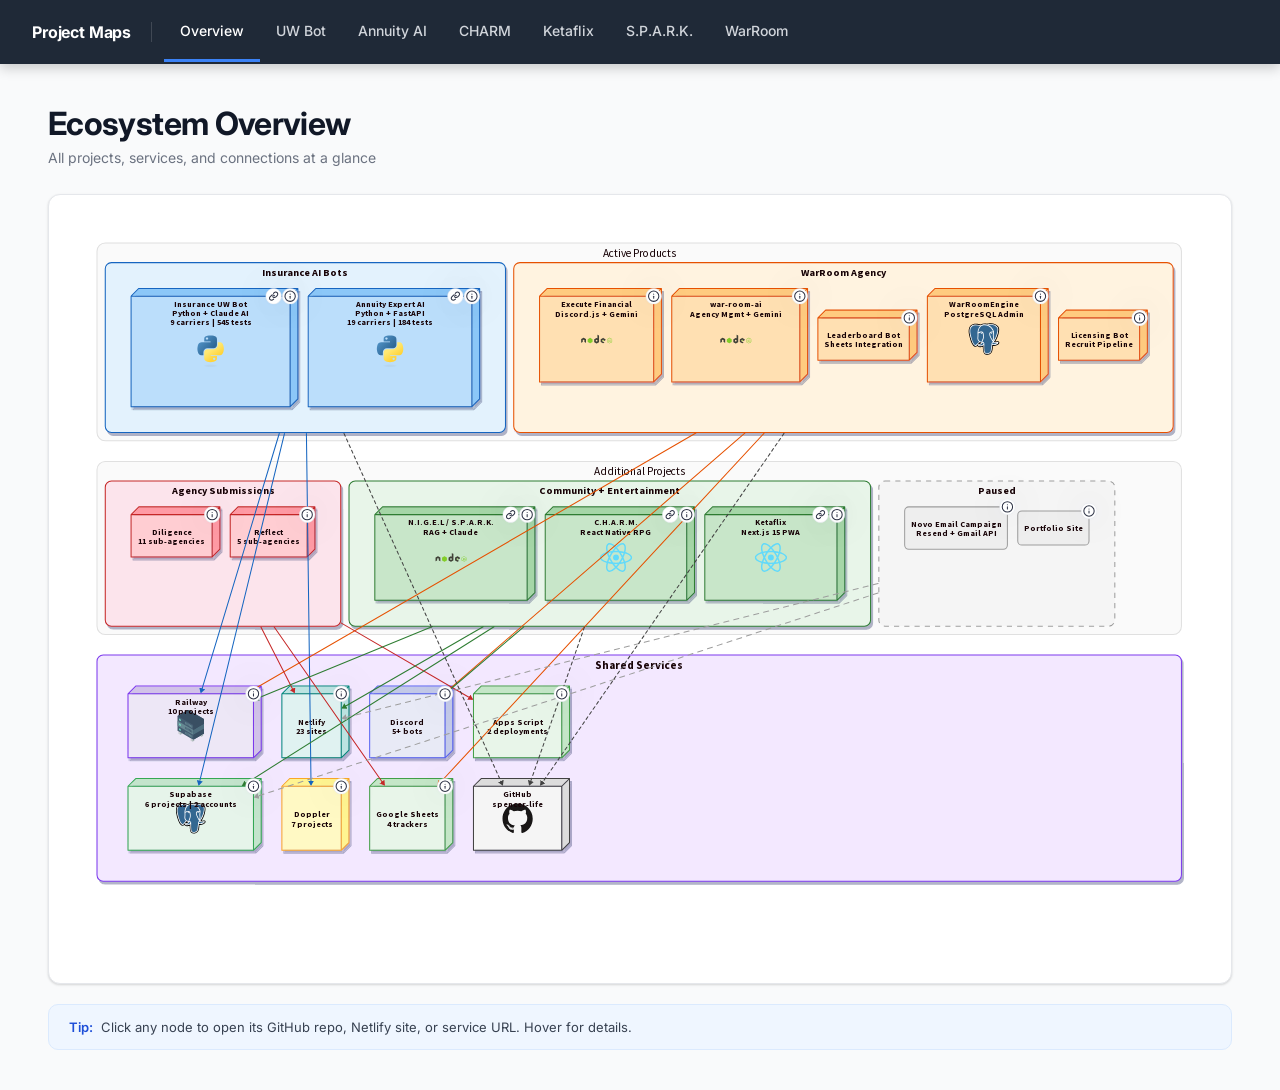
==== site/index.html @ 71361394 "feat: interactive site + links, tooltips, bigger fonts, AI models - Added link: and tooltip: to all " ====
<!DOCTYPE html>
<html lang="en">
<head>
<meta charset="utf-8">
<meta name="viewport" content="width=device-width, initial-scale=1">
<title>Ecosystem Overview — Project Maps</title>
<link rel="stylesheet" href="style.css">
</head>
<body>
<nav>
  <span class="brand">Project Maps</span>
  <a href="index.html" id="nav-overview">Overview</a>
  <a href="uw-bot.html" id="nav-uw-bot">UW Bot</a>
  <a href="annuity.html" id="nav-annuity">Annuity AI</a>
  <a href="charm.html" id="nav-charm">CHARM</a>
  <a href="ketaflix.html" id="nav-ketaflix">Ketaflix</a>
  <a href="spark.html" id="nav-spark">S.P.A.R.K.</a>
  <a href="warroom.html" id="nav-warroom">WarRoom</a>
</nav>
<main>
  <h1>Ecosystem Overview</h1>
  <p class="subtitle">All projects, services, and connections at a glance</p>
  <div class="diagram-container">
    <object data="ecosystem-overview.svg" type="image/svg+xml" width="100%">Your browser does not support SVG</object>
  </div>
  <div class="hint"><strong>Tip:</strong> Click any node to open its GitHub repo, Netlify site, or service URL. Hover for details.</div>
</main>
<script>document.getElementById('nav-overview').classList.add('active');</script>
</body>
</html>
---- site/style.css ----
@import url("https://fonts.googleapis.com/css2?family=Inter:wght@400;500;600;700&display=swap");

* {
  margin: 0;
  padding: 0;
  box-sizing: border-box;
}

body {
  font-family:
    "Inter",
    -apple-system,
    BlinkMacSystemFont,
    system-ui,
    sans-serif;
  background: #f9fafb;
  color: #111827;
  min-height: 100vh;
}

nav {
  background: #1f2937;
  padding: 0 32px;
  display: flex;
  align-items: center;
  gap: 0;
  height: 64px;
  overflow-x: auto;
  -webkit-overflow-scrolling: touch;
  position: sticky;
  top: 0;
  z-index: 100;
  box-shadow: 0 4px 12px rgba(0, 0, 0, 0.2);
}

nav .brand {
  font-weight: 700;
  font-size: 16px;
  color: #fff;
  padding: 0 20px 0 0;
  white-space: nowrap;
  border-right: 1px solid rgba(255, 255, 255, 0.15);
  margin-right: 12px;
  letter-spacing: -0.01em;
}

nav a {
  color: #d1d5db;
  text-decoration: none;
  padding: 20px 16px;
  font-size: 14px;
  font-weight: 500;
  white-space: nowrap;
  transition:
    color 0.2s,
    border-bottom 0.2s;
  border-bottom: 3px solid transparent;
}

nav a:hover {
  color: #fff;
}

nav a.active {
  color: #fff;
  border-bottom: 3px solid #3b82f6;
}

main {
  max-width: 100%;
  margin: 0 auto;
  padding: 40px 48px;
}

h1 {
  font-size: 32px;
  font-weight: 700;
  color: #111827;
  margin-bottom: 6px;
  letter-spacing: -0.02em;
}

.subtitle {
  color: #6b7280;
  font-size: 14px;
  font-weight: 400;
  margin-bottom: 28px;
}

.diagram-container {
  background: #fff;
  border-radius: 12px;
  border: 1px solid #e5e7eb;
  box-shadow:
    0 1px 3px rgba(0, 0, 0, 0.1),
    0 1px 2px rgba(0, 0, 0, 0.06);
  padding: 32px;
  overflow: auto;
}

.diagram-container object,
.diagram-container embed {
  width: 100%;
  min-height: 80vh;
}

.hint {
  margin-top: 20px;
  padding: 14px 20px;
  background: #eff6ff;
  border: 1px solid #dbeafe;
  border-radius: 10px;
  font-size: 13px;
  color: #374151;
  display: flex;
  align-items: center;
  gap: 8px;
}

.hint strong {
  color: #1d4ed8;
  font-weight: 600;
}

@media (max-width: 768px) {
  nav {
    padding: 0 16px;
    height: 56px;
  }
  nav .brand {
    font-size: 14px;
    padding: 0 12px 0 0;
    margin-right: 8px;
  }
  nav a {
    padding: 16px 12px;
    font-size: 13px;
  }
  main {
    padding: 20px 16px;
  }
  h1 {
    font-size: 24px;
  }
  .diagram-container {
    padding: 16px;
    border-radius: 8px;
  }
}
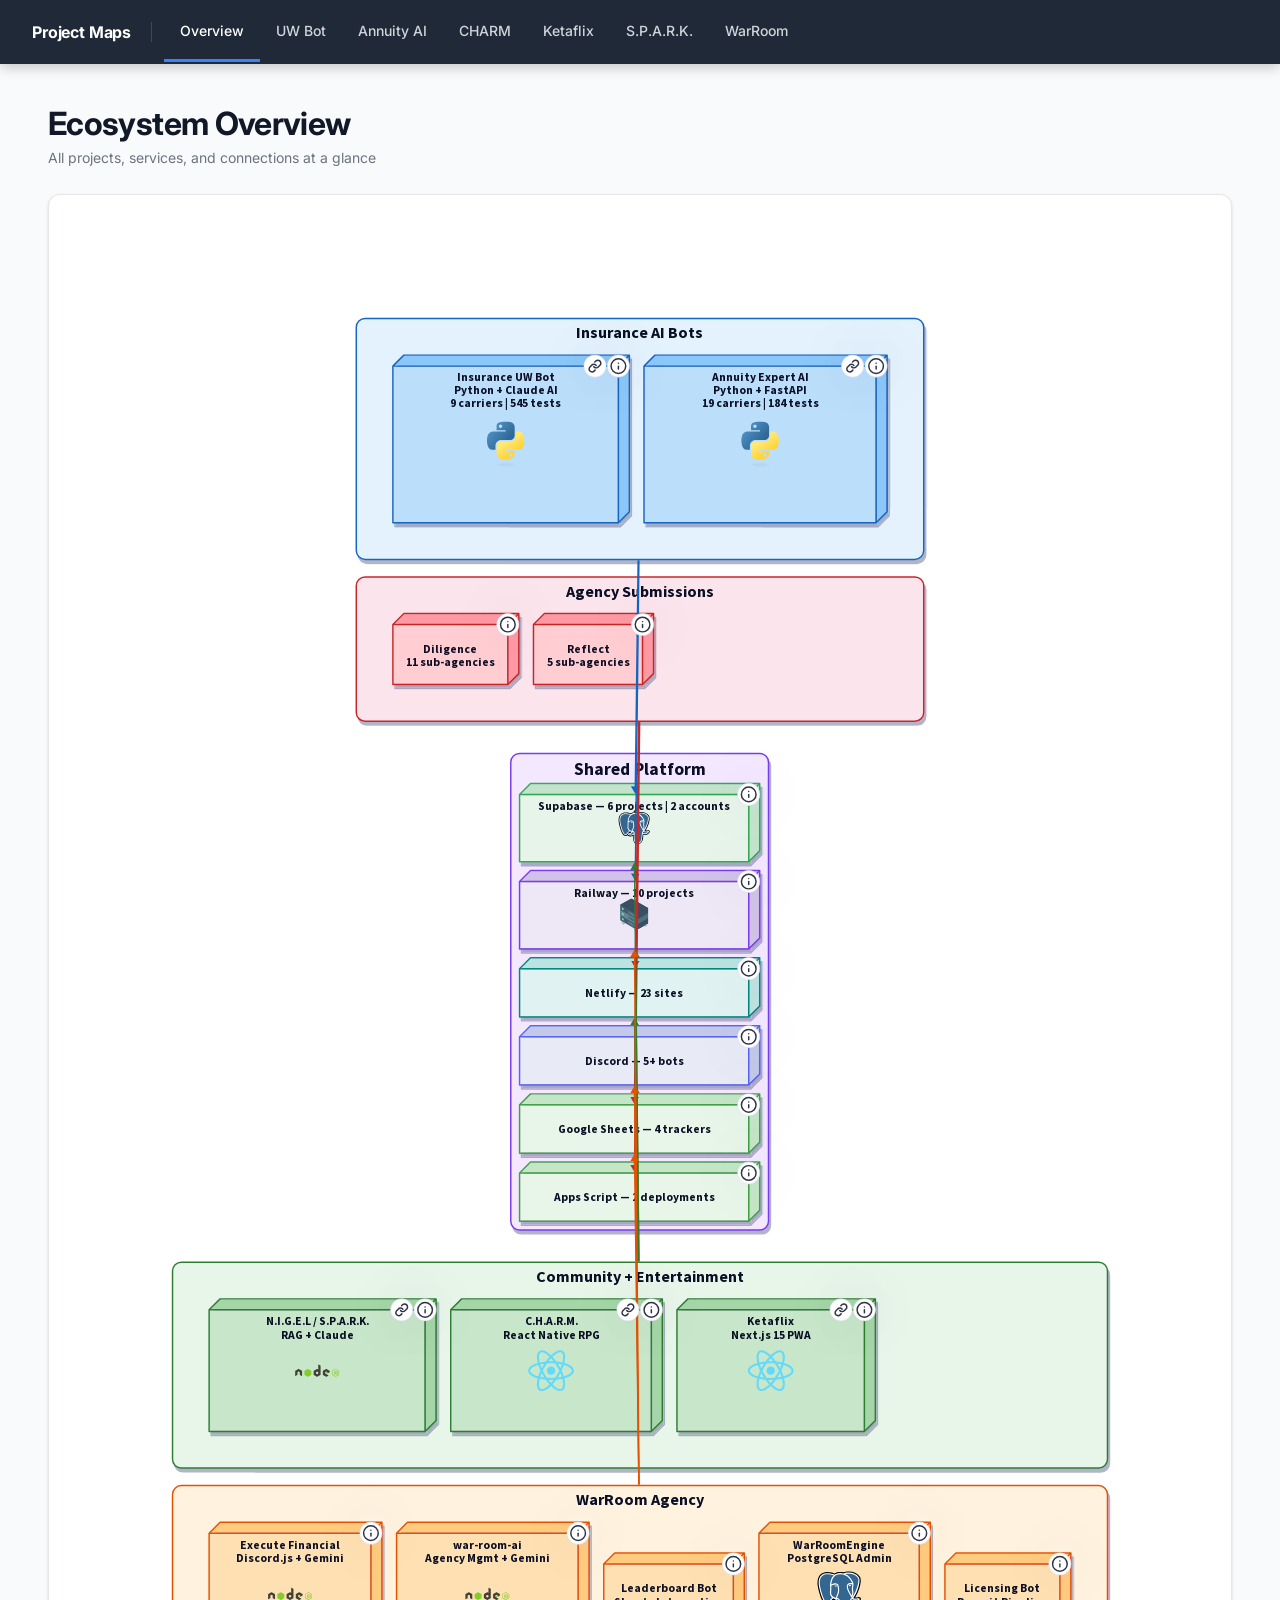
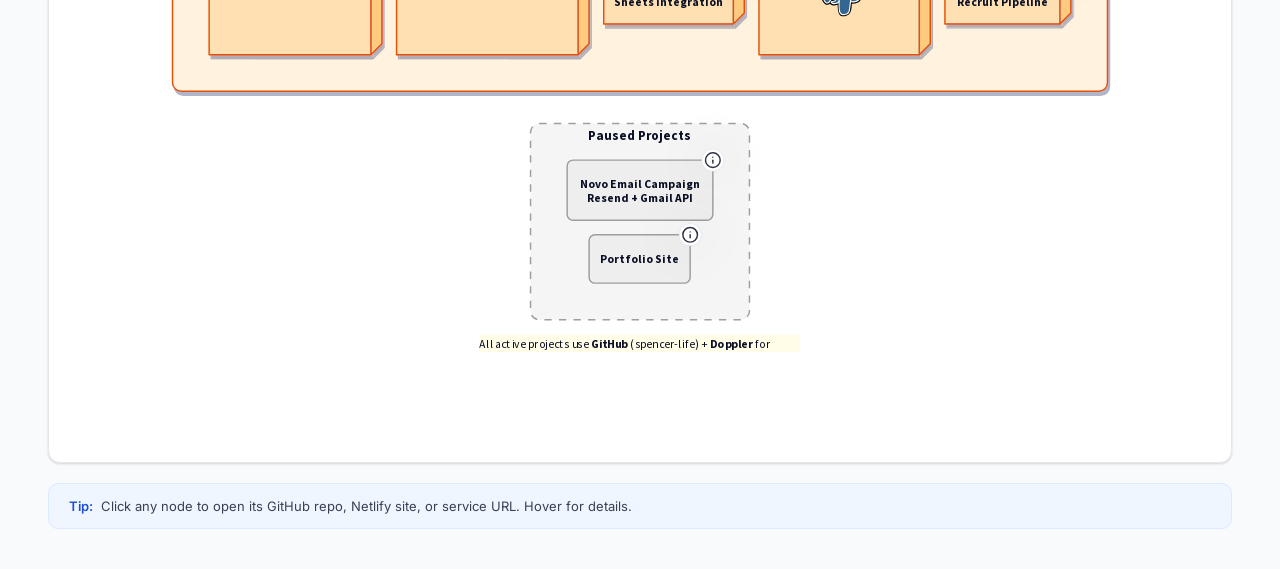
==== commit 578c471d: "refactor(diagrams): hub-and-spoke layout for ecosystem overview Restructured from top-down grid to h" ====
--- a/site/index.html
+++ b/site/index.html
@@ -20,7 +20,7 @@
 <main>
   <h1>Ecosystem Overview</h1>
   <p class="subtitle">All projects, services, and connections at a glance</p>
-  <div class="diagram-container">
+  <div class="diagram-container diagram-large">
     <object data="ecosystem-overview.svg" type="image/svg+xml" width="100%">Your browser does not support SVG</object>
   </div>
   <div class="hint"><strong>Tip:</strong> Click any node to open its GitHub repo, Netlify site, or service URL. Hover for details.</div>
--- a/site/style.css
+++ b/site/style.css
@@ -101,7 +101,12 @@
 .diagram-container object,
 .diagram-container embed {
   width: 100%;
-  min-height: 80vh;
+  min-height: 92vh;
+}
+
+.diagram-container.diagram-large object,
+.diagram-container.diagram-large embed {
+  min-height: 100vh;
 }
 
 .hint {
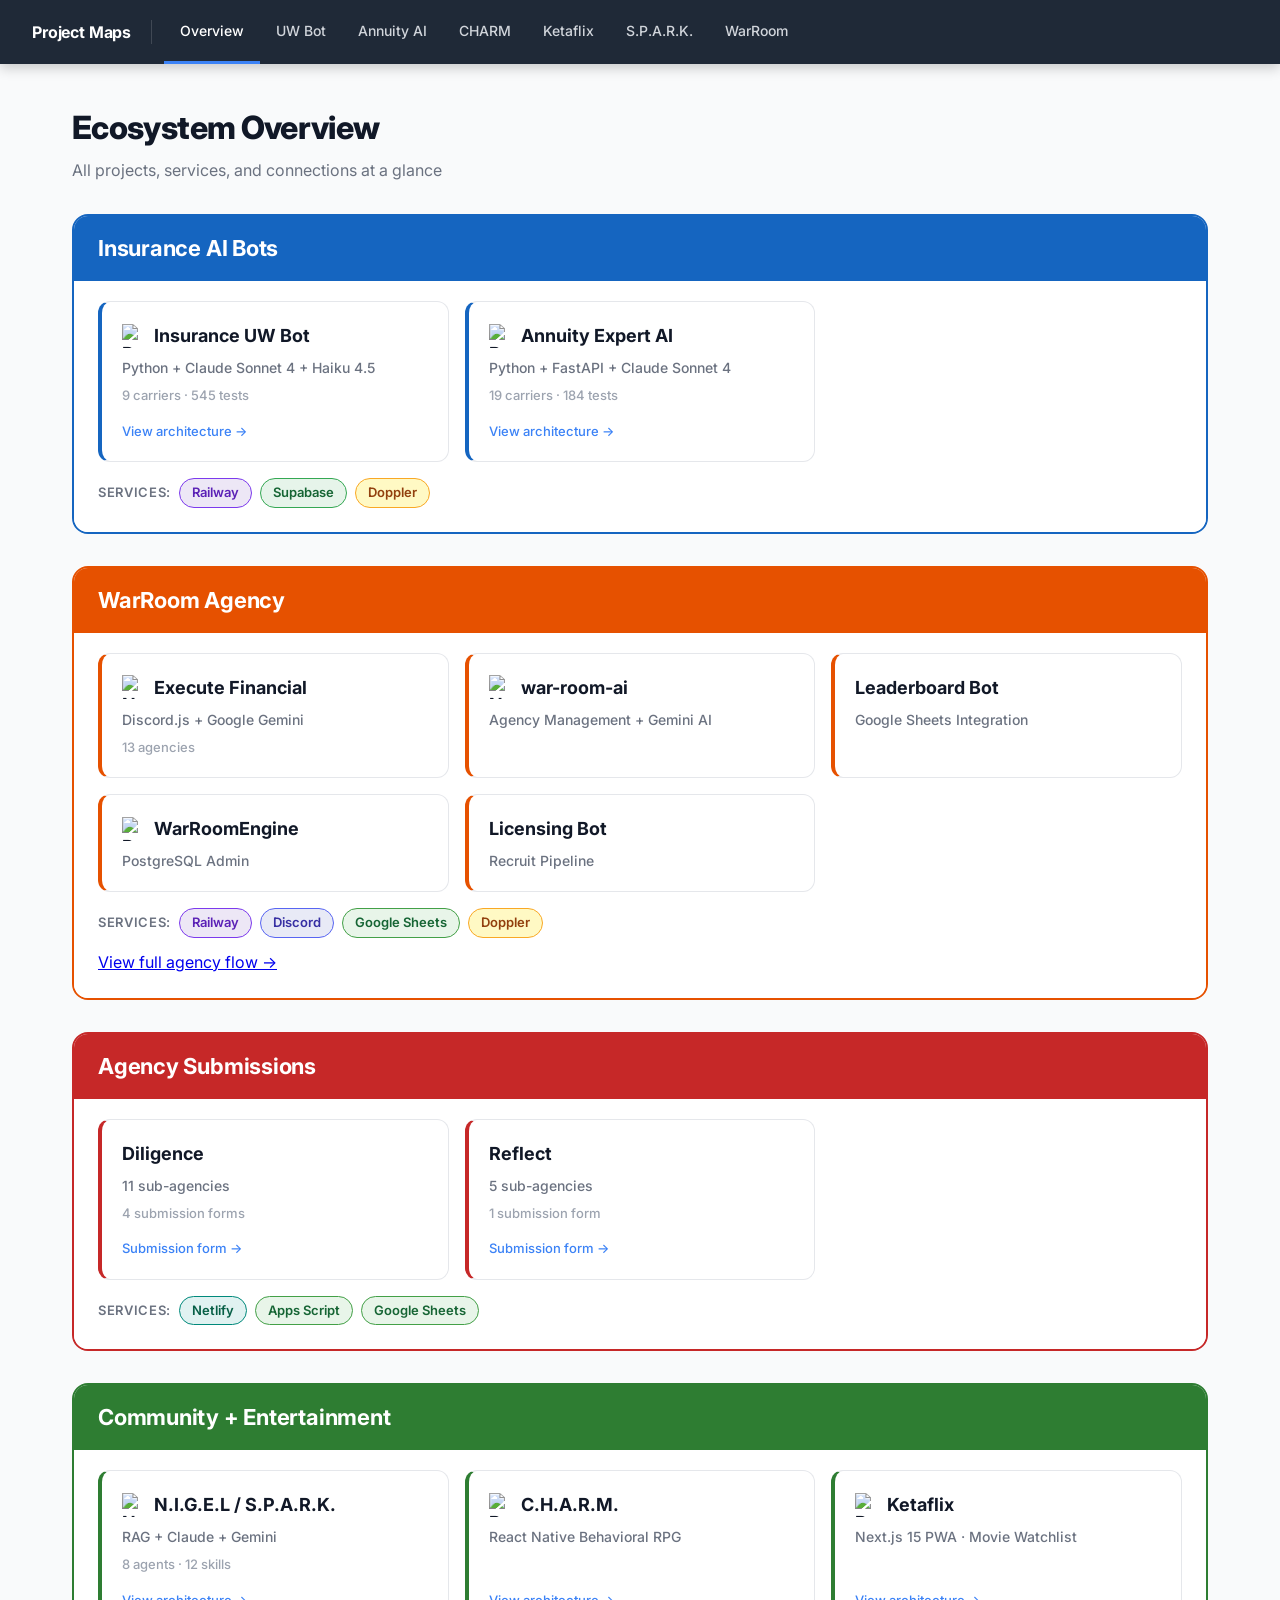
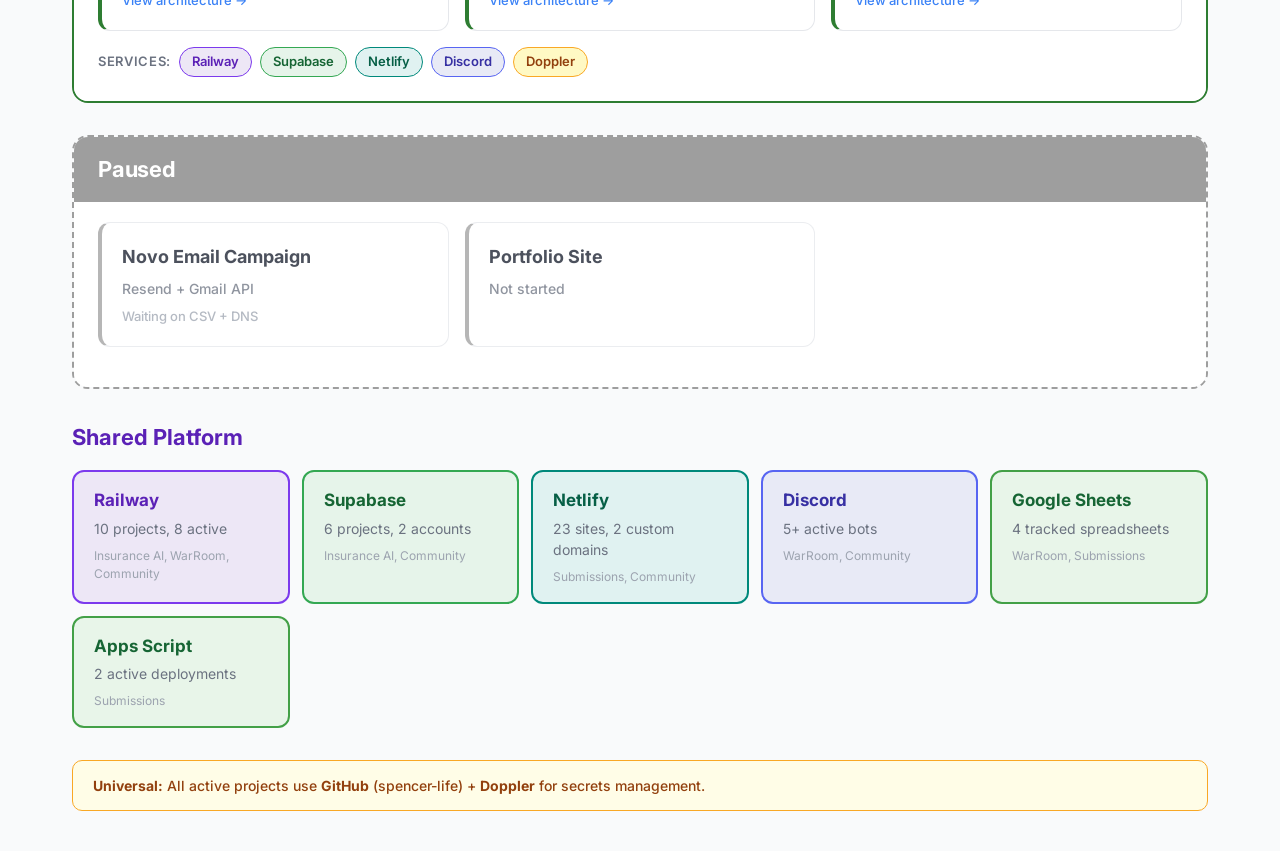
==== commit c0795653: "refactor(site): rebuild as pure HTML, replace SVG diagrams Replaced all embedded SVG diagrams with n" ====
--- a/site/index.html
+++ b/site/index.html
@@ -20,10 +20,224 @@
 <main>
   <h1>Ecosystem Overview</h1>
   <p class="subtitle">All projects, services, and connections at a glance</p>
-  <div class="diagram-container diagram-large">
-    <object data="ecosystem-overview.svg" type="image/svg+xml" width="100%">Your browser does not support SVG</object>
-  </div>
-  <div class="hint"><strong>Tip:</strong> Click any node to open its GitHub repo, Netlify site, or service URL. Hover for details.</div>
+
+  <!-- Insurance AI Bots -->
+  <div class="project-group" style="border-color: #1565C0;">
+    <div class="project-group-header" style="background: #1565C0;">
+      <h2>Insurance AI Bots</h2>
+    </div>
+    <div class="project-group-body">
+      <div class="project-cards">
+        <div class="project-card" style="border-left: 4px solid #1565C0;">
+          <div class="card-title">
+            <img class="card-icon" src="https://icons.terrastruct.com/dev%2Fpython.svg" alt="Python">
+            <a href="https://github.com/spencer-life/insurance-uw-bot">Insurance UW Bot</a>
+          </div>
+          <div class="card-tech">Python + Claude Sonnet 4 + Haiku 4.5</div>
+          <div class="card-stats">9 carriers &middot; 545 tests</div>
+          <div class="card-link"><a href="uw-bot.html">View architecture &rarr;</a></div>
+        </div>
+        <div class="project-card" style="border-left: 4px solid #1565C0;">
+          <div class="card-title">
+            <img class="card-icon" src="https://icons.terrastruct.com/dev%2Fpython.svg" alt="Python">
+            <a href="https://github.com/spencer-life/annuity-expert-ai">Annuity Expert AI</a>
+          </div>
+          <div class="card-tech">Python + FastAPI + Claude Sonnet 4</div>
+          <div class="card-stats">19 carriers &middot; 184 tests</div>
+          <div class="card-link"><a href="annuity.html">View architecture &rarr;</a></div>
+        </div>
+      </div>
+      <div class="services-row">
+        <span class="services-label">Services:</span>
+        <span class="service-badge badge-railway">Railway</span>
+        <span class="service-badge badge-supabase">Supabase</span>
+        <span class="service-badge badge-doppler">Doppler</span>
+      </div>
+    </div>
+  </div>
+
+  <!-- WarRoom Agency -->
+  <div class="project-group" style="border-color: #E65100;">
+    <div class="project-group-header" style="background: #E65100;">
+      <h2>WarRoom Agency</h2>
+    </div>
+    <div class="project-group-body">
+      <div class="project-cards">
+        <div class="project-card" style="border-left: 4px solid #E65100;">
+          <div class="card-title">
+            <img class="card-icon" src="https://icons.terrastruct.com/dev%2Fnodejs.svg" alt="Node.js">
+            Execute Financial
+          </div>
+          <div class="card-tech">Discord.js + Google Gemini</div>
+          <div class="card-stats">13 agencies</div>
+        </div>
+        <div class="project-card" style="border-left: 4px solid #E65100;">
+          <div class="card-title">
+            <img class="card-icon" src="https://icons.terrastruct.com/dev%2Fnodejs.svg" alt="Node.js">
+            war-room-ai
+          </div>
+          <div class="card-tech">Agency Management + Gemini AI</div>
+        </div>
+        <div class="project-card" style="border-left: 4px solid #E65100;">
+          <div class="card-title">Leaderboard Bot</div>
+          <div class="card-tech">Google Sheets Integration</div>
+        </div>
+        <div class="project-card" style="border-left: 4px solid #E65100;">
+          <div class="card-title">
+            <img class="card-icon" src="https://icons.terrastruct.com/dev%2Fpostgresql.svg" alt="PostgreSQL">
+            WarRoomEngine
+          </div>
+          <div class="card-tech">PostgreSQL Admin</div>
+        </div>
+        <div class="project-card" style="border-left: 4px solid #E65100;">
+          <div class="card-title">Licensing Bot</div>
+          <div class="card-tech">Recruit Pipeline</div>
+        </div>
+      </div>
+      <div class="services-row">
+        <span class="services-label">Services:</span>
+        <span class="service-badge badge-railway">Railway</span>
+        <span class="service-badge badge-discord">Discord</span>
+        <span class="service-badge badge-sheets">Google Sheets</span>
+        <span class="service-badge badge-doppler">Doppler</span>
+      </div>
+      <div class="card-link" style="margin-top: 12px;"><a href="warroom.html">View full agency flow &rarr;</a></div>
+    </div>
+  </div>
+
+  <!-- Agency Submissions -->
+  <div class="project-group" style="border-color: #C62828;">
+    <div class="project-group-header" style="background: #C62828;">
+      <h2>Agency Submissions</h2>
+    </div>
+    <div class="project-group-body">
+      <div class="project-cards">
+        <div class="project-card" style="border-left: 4px solid #C62828;">
+          <div class="card-title">Diligence</div>
+          <div class="card-tech">11 sub-agencies</div>
+          <div class="card-stats">4 submission forms</div>
+          <div class="card-link"><a href="https://diligence-agencies.netlify.app">Submission form &rarr;</a></div>
+        </div>
+        <div class="project-card" style="border-left: 4px solid #C62828;">
+          <div class="card-title">Reflect</div>
+          <div class="card-tech">5 sub-agencies</div>
+          <div class="card-stats">1 submission form</div>
+          <div class="card-link"><a href="https://reflect.warroomsystems.com">Submission form &rarr;</a></div>
+        </div>
+      </div>
+      <div class="services-row">
+        <span class="services-label">Services:</span>
+        <span class="service-badge badge-netlify">Netlify</span>
+        <span class="service-badge badge-apps-script">Apps Script</span>
+        <span class="service-badge badge-sheets">Google Sheets</span>
+      </div>
+    </div>
+  </div>
+
+  <!-- Community + Entertainment -->
+  <div class="project-group" style="border-color: #2E7D32;">
+    <div class="project-group-header" style="background: #2E7D32;">
+      <h2>Community + Entertainment</h2>
+    </div>
+    <div class="project-group-body">
+      <div class="project-cards">
+        <div class="project-card" style="border-left: 4px solid #2E7D32;">
+          <div class="card-title">
+            <img class="card-icon" src="https://icons.terrastruct.com/dev%2Fnodejs.svg" alt="Node.js">
+            <a href="https://github.com/spencer-life/N.I.G.E.L">N.I.G.E.L / S.P.A.R.K.</a>
+          </div>
+          <div class="card-tech">RAG + Claude + Gemini</div>
+          <div class="card-stats">8 agents &middot; 12 skills</div>
+          <div class="card-link"><a href="spark.html">View architecture &rarr;</a></div>
+        </div>
+        <div class="project-card" style="border-left: 4px solid #2E7D32;">
+          <div class="card-title">
+            <img class="card-icon" src="https://icons.terrastruct.com/dev%2Freact.svg" alt="React">
+            <a href="https://thecharmmodel.com">C.H.A.R.M.</a>
+          </div>
+          <div class="card-tech">React Native Behavioral RPG</div>
+          <div class="card-link"><a href="charm.html">View architecture &rarr;</a></div>
+        </div>
+        <div class="project-card" style="border-left: 4px solid #2E7D32;">
+          <div class="card-title">
+            <img class="card-icon" src="https://icons.terrastruct.com/dev%2Freact.svg" alt="React">
+            <a href="https://ketaflix-app.netlify.app">Ketaflix</a>
+          </div>
+          <div class="card-tech">Next.js 15 PWA &middot; Movie Watchlist</div>
+          <div class="card-link"><a href="ketaflix.html">View architecture &rarr;</a></div>
+        </div>
+      </div>
+      <div class="services-row">
+        <span class="services-label">Services:</span>
+        <span class="service-badge badge-railway">Railway</span>
+        <span class="service-badge badge-supabase">Supabase</span>
+        <span class="service-badge badge-netlify">Netlify</span>
+        <span class="service-badge badge-discord">Discord</span>
+        <span class="service-badge badge-doppler">Doppler</span>
+      </div>
+    </div>
+  </div>
+
+  <!-- Paused -->
+  <div class="project-group" style="border-color: #9E9E9E; border-style: dashed;">
+    <div class="project-group-header" style="background: #9E9E9E;">
+      <h2>Paused</h2>
+    </div>
+    <div class="project-group-body">
+      <div class="project-cards">
+        <div class="project-card" style="border-left: 4px solid #9E9E9E; opacity: 0.75;">
+          <div class="card-title">Novo Email Campaign</div>
+          <div class="card-tech">Resend + Gmail API</div>
+          <div class="card-stats">Waiting on CSV + DNS</div>
+        </div>
+        <div class="project-card" style="border-left: 4px solid #9E9E9E; opacity: 0.75;">
+          <div class="card-title">Portfolio Site</div>
+          <div class="card-tech">Not started</div>
+        </div>
+      </div>
+    </div>
+  </div>
+
+  <!-- Shared Platform -->
+  <div class="platform-section">
+    <h2>Shared Platform</h2>
+    <div class="platform-grid">
+      <div class="platform-card" style="background: #EDE7F6; border-color: #7C3AED;">
+        <div class="platform-name" style="color: #5B21B6;">Railway</div>
+        <div class="platform-detail">10 projects, 8 active</div>
+        <div class="platform-users">Insurance AI, WarRoom, Community</div>
+      </div>
+      <div class="platform-card" style="background: #E6F4EA; border-color: #34A853;">
+        <div class="platform-name" style="color: #166534;">Supabase</div>
+        <div class="platform-detail">6 projects, 2 accounts</div>
+        <div class="platform-users">Insurance AI, Community</div>
+      </div>
+      <div class="platform-card" style="background: #E0F2F1; border-color: #00897B;">
+        <div class="platform-name" style="color: #065F46;">Netlify</div>
+        <div class="platform-detail">23 sites, 2 custom domains</div>
+        <div class="platform-users">Submissions, Community</div>
+      </div>
+      <div class="platform-card" style="background: #E8EAF6; border-color: #5865F2;">
+        <div class="platform-name" style="color: #3730A3;">Discord</div>
+        <div class="platform-detail">5+ active bots</div>
+        <div class="platform-users">WarRoom, Community</div>
+      </div>
+      <div class="platform-card" style="background: #E8F5E9; border-color: #43A047;">
+        <div class="platform-name" style="color: #166534;">Google Sheets</div>
+        <div class="platform-detail">4 tracked spreadsheets</div>
+        <div class="platform-users">WarRoom, Submissions</div>
+      </div>
+      <div class="platform-card" style="background: #E8F5E9; border-color: #43A047;">
+        <div class="platform-name" style="color: #166534;">Apps Script</div>
+        <div class="platform-detail">2 active deployments</div>
+        <div class="platform-users">Submissions</div>
+      </div>
+    </div>
+  </div>
+
+  <div class="footnote">
+    <strong>Universal:</strong> All active projects use <strong>GitHub</strong> (spencer-life) + <strong>Doppler</strong> for secrets management.
+  </div>
 </main>
 <script>document.getElementById('nav-overview').classList.add('active');</script>
 </body>
--- a/site/style.css
+++ b/site/style.css
@@ -1,4 +1,4 @@
-@import url("https://fonts.googleapis.com/css2?family=Inter:wght@400;500;600;700&display=swap");
+@import url("https://fonts.googleapis.com/css2?family=Inter:wght@400;500;600;700;800&display=swap");
 
 * {
   margin: 0;
@@ -16,7 +16,11 @@
   background: #f9fafb;
   color: #111827;
   min-height: 100vh;
-}
+  font-size: 16px;
+  line-height: 1.5;
+}
+
+/* ---- NAV ---- */
 
 nav {
   background: #1f2937;
@@ -66,15 +70,17 @@
   border-bottom: 3px solid #3b82f6;
 }
 
+/* ---- LAYOUT ---- */
+
 main {
-  max-width: 100%;
+  max-width: 1200px;
   margin: 0 auto;
-  padding: 40px 48px;
+  padding: 40px 32px;
 }
 
 h1 {
   font-size: 32px;
-  font-weight: 700;
+  font-weight: 800;
   color: #111827;
   margin-bottom: 6px;
   letter-spacing: -0.02em;
@@ -82,32 +88,382 @@
 
 .subtitle {
   color: #6b7280;
+  font-size: 16px;
+  font-weight: 400;
+  margin-bottom: 32px;
+}
+
+/* ---- PROJECT GROUP SECTIONS ---- */
+
+.project-group {
+  margin-bottom: 32px;
+  border-radius: 16px;
+  border: 2px solid;
+  overflow: hidden;
+}
+
+.project-group-header {
+  padding: 16px 24px;
+  display: flex;
+  align-items: center;
+  justify-content: space-between;
+  gap: 16px;
+}
+
+.project-group-header h2 {
+  font-size: 22px;
+  font-weight: 700;
+  color: #fff;
+  letter-spacing: -0.01em;
+}
+
+.project-group-body {
+  padding: 20px 24px 24px;
+  background: #fff;
+}
+
+.project-cards {
+  display: grid;
+  grid-template-columns: repeat(auto-fill, minmax(280px, 1fr));
+  gap: 16px;
+  margin-bottom: 16px;
+}
+
+/* ---- PROJECT CARDS ---- */
+
+.project-card {
+  border: 1px solid #e5e7eb;
+  border-radius: 12px;
+  padding: 20px;
+  background: #fff;
+  transition:
+    box-shadow 0.2s,
+    border-color 0.2s;
+  display: flex;
+  flex-direction: column;
+  gap: 8px;
+}
+
+.project-card:hover {
+  box-shadow: 0 4px 12px rgba(0, 0, 0, 0.08);
+  border-color: #d1d5db;
+}
+
+.project-card .card-title {
+  font-size: 18px;
+  font-weight: 700;
+  color: #111827;
+  display: flex;
+  align-items: center;
+  gap: 8px;
+}
+
+.project-card .card-title a {
+  color: inherit;
+  text-decoration: none;
+}
+
+.project-card .card-title a:hover {
+  text-decoration: underline;
+}
+
+.project-card .card-icon {
+  width: 24px;
+  height: 24px;
+  flex-shrink: 0;
+}
+
+.project-card .card-tech {
   font-size: 14px;
-  font-weight: 400;
+  color: #6b7280;
+  font-weight: 500;
+}
+
+.project-card .card-stats {
+  font-size: 13px;
+  color: #9ca3af;
+  font-weight: 500;
+}
+
+.project-card .card-link {
+  font-size: 13px;
+  margin-top: auto;
+  padding-top: 8px;
+}
+
+.project-card .card-link a {
+  color: #3b82f6;
+  text-decoration: none;
+  font-weight: 500;
+}
+
+.project-card .card-link a:hover {
+  text-decoration: underline;
+}
+
+/* ---- SERVICE BADGES ---- */
+
+.services-row {
+  display: flex;
+  flex-wrap: wrap;
+  gap: 8px;
+  align-items: center;
+}
+
+.services-label {
+  font-size: 13px;
+  font-weight: 600;
+  color: #6b7280;
+  text-transform: uppercase;
+  letter-spacing: 0.05em;
+}
+
+.service-badge {
+  display: inline-flex;
+  align-items: center;
+  gap: 4px;
+  padding: 4px 12px;
+  border-radius: 20px;
+  font-size: 13px;
+  font-weight: 600;
+  border: 1.5px solid;
+}
+
+.badge-railway {
+  background: #ede7f6;
+  border-color: #7c3aed;
+  color: #5b21b6;
+}
+.badge-supabase {
+  background: #e6f4ea;
+  border-color: #34a853;
+  color: #166534;
+}
+.badge-netlify {
+  background: #e0f2f1;
+  border-color: #00897b;
+  color: #065f46;
+}
+.badge-discord {
+  background: #e8eaf6;
+  border-color: #5865f2;
+  color: #3730a3;
+}
+.badge-sheets {
+  background: #e8f5e9;
+  border-color: #43a047;
+  color: #166534;
+}
+.badge-apps-script {
+  background: #e8f5e9;
+  border-color: #43a047;
+  color: #166534;
+}
+.badge-doppler {
+  background: #fff9c4;
+  border-color: #f9a825;
+  color: #92400e;
+}
+.badge-github {
+  background: #f5f5f5;
+  border-color: #424242;
+  color: #1f2937;
+}
+.badge-mongodb {
+  background: #e6f4ea;
+  border-color: #34a853;
+  color: #166534;
+}
+
+/* ---- SHARED PLATFORM SECTION ---- */
+
+.platform-section {
+  margin-bottom: 32px;
+}
+
+.platform-section h2 {
+  font-size: 22px;
+  font-weight: 700;
+  color: #5b21b6;
+  margin-bottom: 16px;
+}
+
+.platform-grid {
+  display: grid;
+  grid-template-columns: repeat(auto-fill, minmax(200px, 1fr));
+  gap: 12px;
+}
+
+.platform-card {
+  border-radius: 12px;
+  padding: 16px 20px;
+  border: 2px solid;
+  display: flex;
+  flex-direction: column;
+  gap: 4px;
+}
+
+.platform-card .platform-name {
+  font-size: 17px;
+  font-weight: 700;
+}
+
+.platform-card .platform-detail {
+  font-size: 14px;
+  color: #6b7280;
+}
+
+.platform-card .platform-users {
+  font-size: 12px;
+  color: #9ca3af;
+  margin-top: 4px;
+}
+
+/* ---- FOOTNOTE ---- */
+
+.footnote {
+  margin-top: 24px;
+  padding: 14px 20px;
+  background: #fffde7;
+  border: 1.5px solid #f9a825;
+  border-radius: 10px;
+  font-size: 14px;
+  color: #92400e;
+  font-weight: 500;
+}
+
+.footnote strong {
+  font-weight: 700;
+}
+
+/* ---- ARCHITECTURE PAGE ---- */
+
+.arch-section {
   margin-bottom: 28px;
-}
-
-.diagram-container {
+  border-radius: 16px;
+  border: 2px solid;
+  overflow: hidden;
+}
+
+.arch-header {
+  padding: 14px 24px;
+  display: flex;
+  align-items: center;
+  gap: 12px;
+}
+
+.arch-header h2 {
+  font-size: 20px;
+  font-weight: 700;
+  color: #fff;
+}
+
+.arch-body {
+  padding: 20px 24px;
   background: #fff;
-  border-radius: 12px;
-  border: 1px solid #e5e7eb;
-  box-shadow:
-    0 1px 3px rgba(0, 0, 0, 0.1),
-    0 1px 2px rgba(0, 0, 0, 0.06);
-  padding: 32px;
-  overflow: auto;
-}
-
-.diagram-container object,
-.diagram-container embed {
-  width: 100%;
-  min-height: 92vh;
-}
-
-.diagram-container.diagram-large object,
-.diagram-container.diagram-large embed {
-  min-height: 100vh;
-}
+}
+
+.arch-nodes {
+  display: grid;
+  grid-template-columns: repeat(auto-fill, minmax(240px, 1fr));
+  gap: 12px;
+}
+
+.arch-node {
+  border: 1.5px solid #e5e7eb;
+  border-radius: 10px;
+  padding: 14px 18px;
+  transition: box-shadow 0.2s;
+}
+
+.arch-node:hover {
+  box-shadow: 0 2px 8px rgba(0, 0, 0, 0.06);
+}
+
+.arch-node .node-name {
+  font-size: 16px;
+  font-weight: 700;
+  color: #111827;
+  margin-bottom: 4px;
+}
+
+.arch-node .node-name a {
+  color: inherit;
+  text-decoration: none;
+}
+
+.arch-node .node-name a:hover {
+  text-decoration: underline;
+}
+
+.arch-node .node-detail {
+  font-size: 14px;
+  color: #6b7280;
+}
+
+.arch-node .node-shape {
+  display: inline-block;
+  font-size: 11px;
+  font-weight: 600;
+  color: #9ca3af;
+  text-transform: uppercase;
+  letter-spacing: 0.05em;
+  margin-top: 4px;
+}
+
+/* ---- FLOW / CONNECTIONS ---- */
+
+.flow-section {
+  margin-bottom: 28px;
+}
+
+.flow-section h3 {
+  font-size: 17px;
+  font-weight: 700;
+  color: #374151;
+  margin-bottom: 12px;
+}
+
+.flow-list {
+  list-style: none;
+  display: flex;
+  flex-direction: column;
+  gap: 8px;
+}
+
+.flow-item {
+  display: flex;
+  align-items: center;
+  gap: 10px;
+  padding: 10px 16px;
+  background: #f9fafb;
+  border-radius: 8px;
+  font-size: 15px;
+  border-left: 4px solid;
+}
+
+.flow-item .flow-source {
+  font-weight: 600;
+  color: #111827;
+}
+
+.flow-item .flow-arrow {
+  color: #9ca3af;
+  font-size: 18px;
+}
+
+.flow-item .flow-target {
+  font-weight: 600;
+  color: #111827;
+}
+
+.flow-item .flow-label {
+  color: #6b7280;
+  font-style: italic;
+  font-size: 13px;
+}
+
+/* ---- HINT ---- */
 
 .hint {
   margin-top: 20px;
@@ -115,7 +471,7 @@
   background: #eff6ff;
   border: 1px solid #dbeafe;
   border-radius: 10px;
-  font-size: 13px;
+  font-size: 14px;
   color: #374151;
   display: flex;
   align-items: center;
@@ -126,6 +482,8 @@
   color: #1d4ed8;
   font-weight: 600;
 }
+
+/* ---- RESPONSIVE ---- */
 
 @media (max-width: 768px) {
   nav {
@@ -147,8 +505,13 @@
   h1 {
     font-size: 24px;
   }
-  .diagram-container {
-    padding: 16px;
-    border-radius: 8px;
-  }
-}
+  .project-cards {
+    grid-template-columns: 1fr;
+  }
+  .arch-nodes {
+    grid-template-columns: 1fr;
+  }
+  .platform-grid {
+    grid-template-columns: repeat(2, 1fr);
+  }
+}
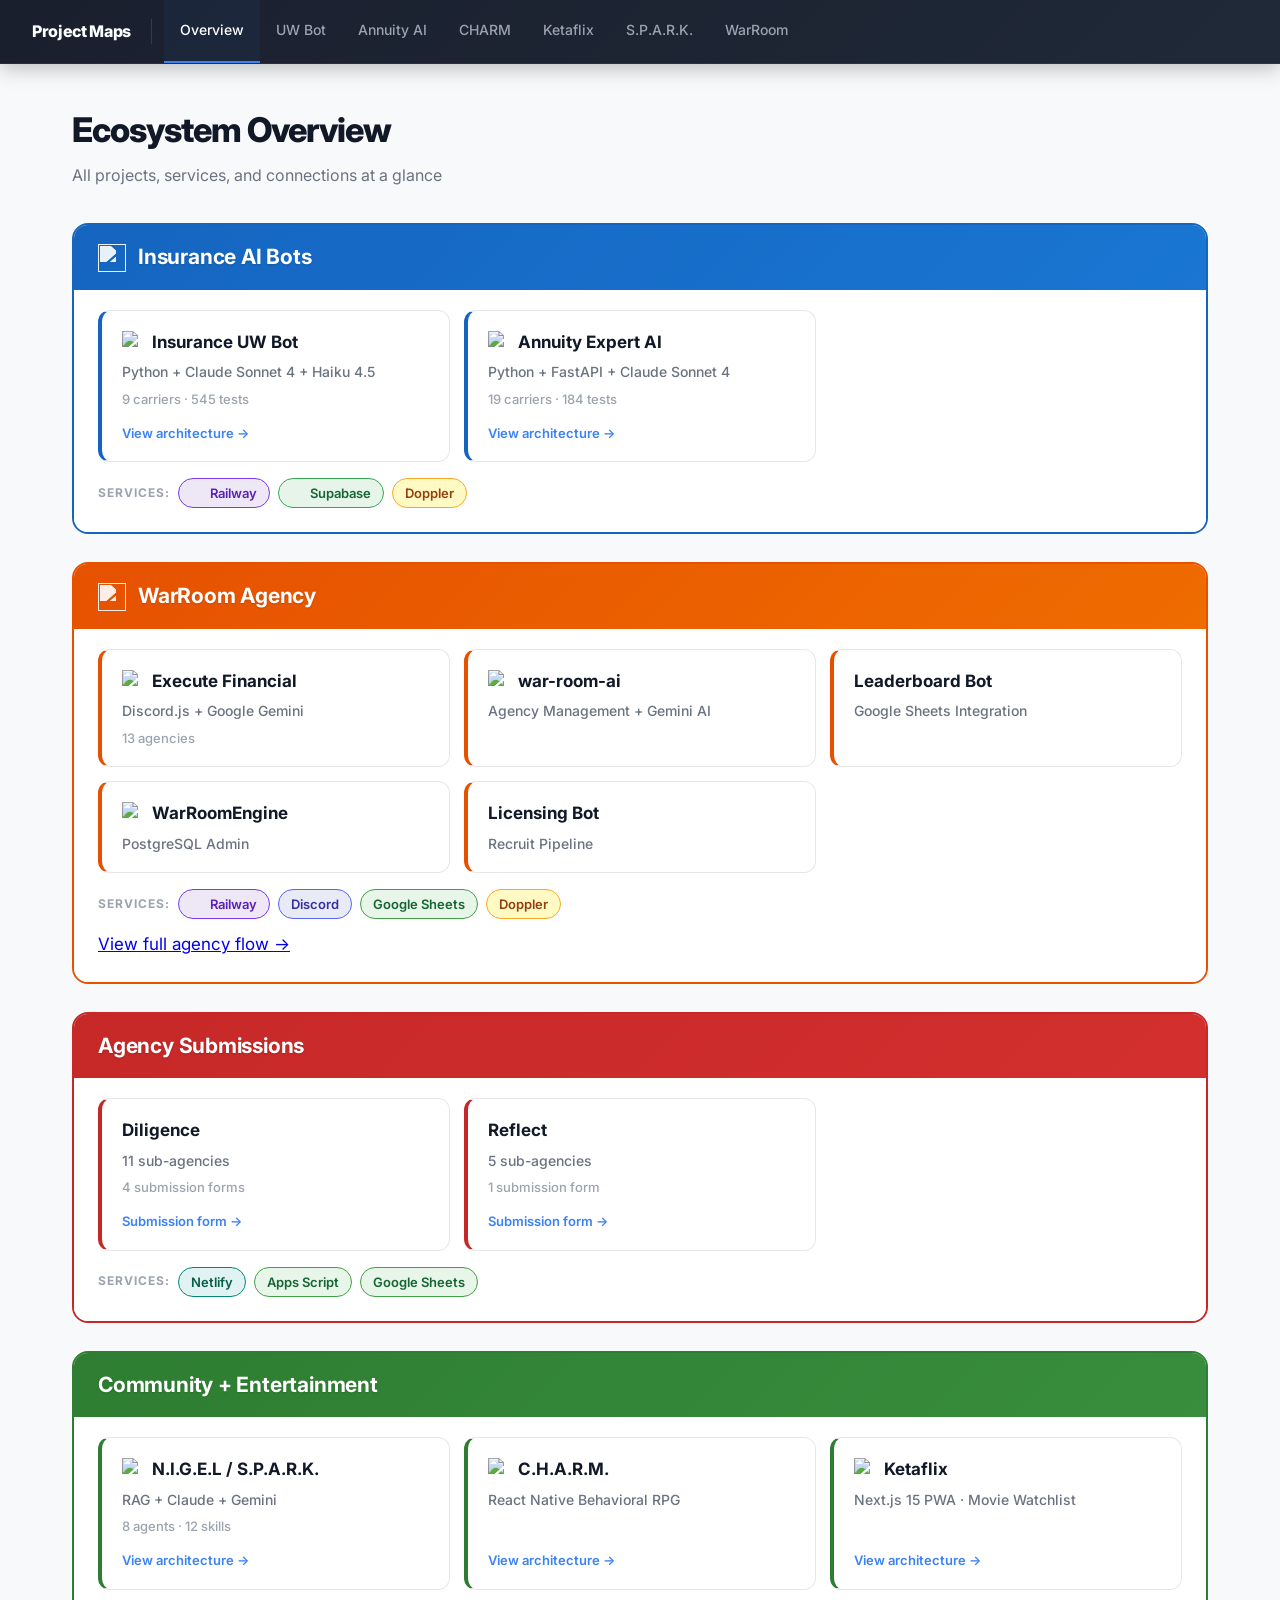
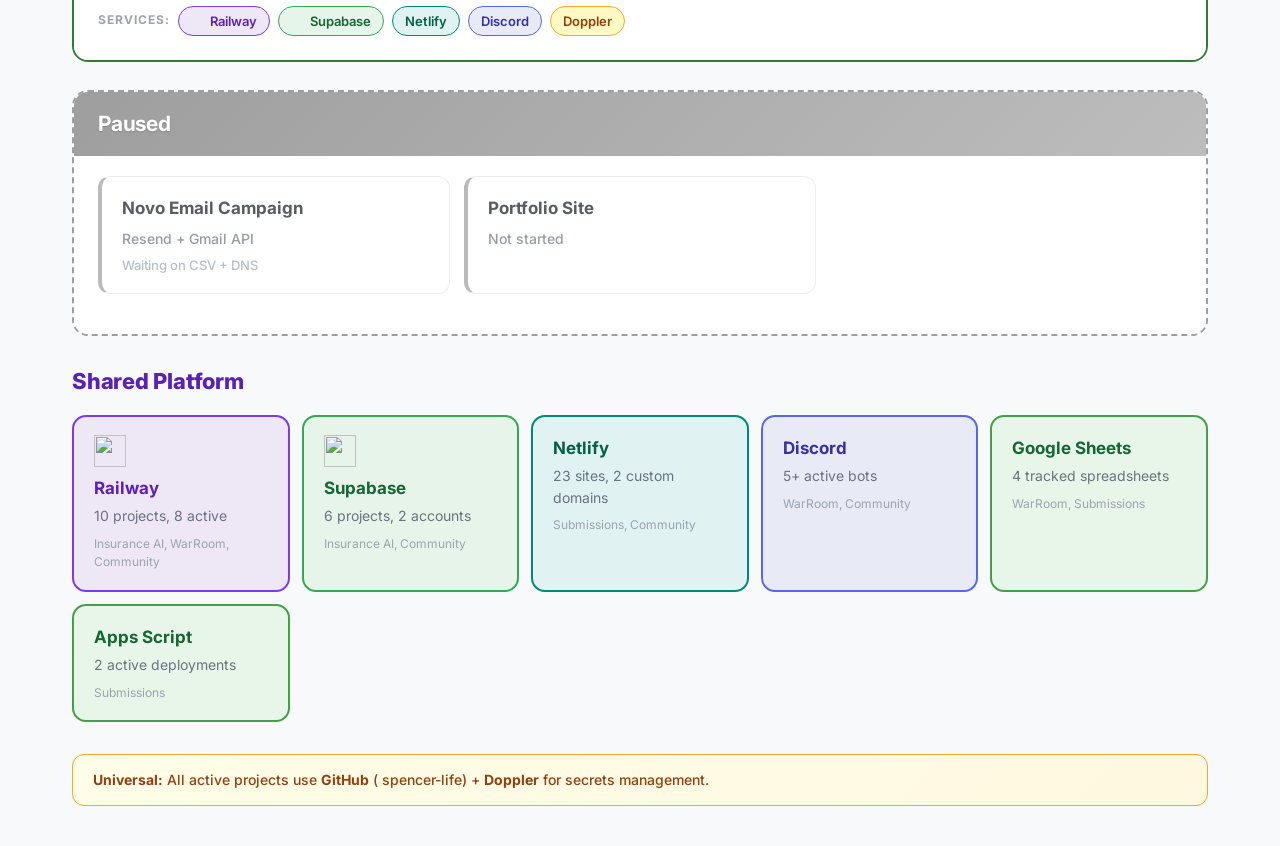
==== commit b44cd508: "feat(site): premium design, Terrastruct icons, LeaderLine connectors - Premium CSS: gradient headers" ====
--- a/site/index.html
+++ b/site/index.html
@@ -22,8 +22,9 @@
   <p class="subtitle">All projects, services, and connections at a glance</p>
 
   <!-- Insurance AI Bots -->
-  <div class="project-group" style="border-color: #1565C0;">
-    <div class="project-group-header" style="background: #1565C0;">
+  <div class="project-group" id="group-insurance" style="border-color: #1565C0;">
+    <div class="project-group-header" style="background: linear-gradient(135deg, #1565C0, #1976D2);">
+      <img class="header-icon" src="https://icons.terrastruct.com/dev%2Fpython.svg" alt="">
       <h2>Insurance AI Bots</h2>
     </div>
     <div class="project-group-body">
@@ -49,33 +50,28 @@
       </div>
       <div class="services-row">
         <span class="services-label">Services:</span>
-        <span class="service-badge badge-railway">Railway</span>
-        <span class="service-badge badge-supabase">Supabase</span>
+        <span class="service-badge badge-railway"><img class="badge-icon" src="https://icons.terrastruct.com/tech%2F022-server.svg" alt="">Railway</span>
+        <span class="service-badge badge-supabase"><img class="badge-icon" src="https://icons.terrastruct.com/dev%2Fpostgresql.svg" alt="">Supabase</span>
         <span class="service-badge badge-doppler">Doppler</span>
       </div>
     </div>
   </div>
 
   <!-- WarRoom Agency -->
-  <div class="project-group" style="border-color: #E65100;">
-    <div class="project-group-header" style="background: #E65100;">
+  <div class="project-group" id="group-warroom" style="border-color: #E65100;">
+    <div class="project-group-header" style="background: linear-gradient(135deg, #E65100, #EF6C00);">
+      <img class="header-icon" src="https://icons.terrastruct.com/dev%2Fnodejs.svg" alt="">
       <h2>WarRoom Agency</h2>
     </div>
     <div class="project-group-body">
       <div class="project-cards">
         <div class="project-card" style="border-left: 4px solid #E65100;">
-          <div class="card-title">
-            <img class="card-icon" src="https://icons.terrastruct.com/dev%2Fnodejs.svg" alt="Node.js">
-            Execute Financial
-          </div>
+          <div class="card-title"><img class="card-icon" src="https://icons.terrastruct.com/dev%2Fnodejs.svg" alt="Node.js">Execute Financial</div>
           <div class="card-tech">Discord.js + Google Gemini</div>
           <div class="card-stats">13 agencies</div>
         </div>
         <div class="project-card" style="border-left: 4px solid #E65100;">
-          <div class="card-title">
-            <img class="card-icon" src="https://icons.terrastruct.com/dev%2Fnodejs.svg" alt="Node.js">
-            war-room-ai
-          </div>
+          <div class="card-title"><img class="card-icon" src="https://icons.terrastruct.com/dev%2Fnodejs.svg" alt="Node.js">war-room-ai</div>
           <div class="card-tech">Agency Management + Gemini AI</div>
         </div>
         <div class="project-card" style="border-left: 4px solid #E65100;">
@@ -83,10 +79,7 @@
           <div class="card-tech">Google Sheets Integration</div>
         </div>
         <div class="project-card" style="border-left: 4px solid #E65100;">
-          <div class="card-title">
-            <img class="card-icon" src="https://icons.terrastruct.com/dev%2Fpostgresql.svg" alt="PostgreSQL">
-            WarRoomEngine
-          </div>
+          <div class="card-title"><img class="card-icon" src="https://icons.terrastruct.com/dev%2Fpostgresql.svg" alt="PostgreSQL">WarRoomEngine</div>
           <div class="card-tech">PostgreSQL Admin</div>
         </div>
         <div class="project-card" style="border-left: 4px solid #E65100;">
@@ -96,7 +89,7 @@
       </div>
       <div class="services-row">
         <span class="services-label">Services:</span>
-        <span class="service-badge badge-railway">Railway</span>
+        <span class="service-badge badge-railway"><img class="badge-icon" src="https://icons.terrastruct.com/tech%2F022-server.svg" alt="">Railway</span>
         <span class="service-badge badge-discord">Discord</span>
         <span class="service-badge badge-sheets">Google Sheets</span>
         <span class="service-badge badge-doppler">Doppler</span>
@@ -106,8 +99,8 @@
   </div>
 
   <!-- Agency Submissions -->
-  <div class="project-group" style="border-color: #C62828;">
-    <div class="project-group-header" style="background: #C62828;">
+  <div class="project-group" id="group-submissions" style="border-color: #C62828;">
+    <div class="project-group-header" style="background: linear-gradient(135deg, #C62828, #D32F2F);">
       <h2>Agency Submissions</h2>
     </div>
     <div class="project-group-body">
@@ -135,42 +128,33 @@
   </div>
 
   <!-- Community + Entertainment -->
-  <div class="project-group" style="border-color: #2E7D32;">
-    <div class="project-group-header" style="background: #2E7D32;">
+  <div class="project-group" id="group-community" style="border-color: #2E7D32;">
+    <div class="project-group-header" style="background: linear-gradient(135deg, #2E7D32, #388E3C);">
       <h2>Community + Entertainment</h2>
     </div>
     <div class="project-group-body">
       <div class="project-cards">
         <div class="project-card" style="border-left: 4px solid #2E7D32;">
-          <div class="card-title">
-            <img class="card-icon" src="https://icons.terrastruct.com/dev%2Fnodejs.svg" alt="Node.js">
-            <a href="https://github.com/spencer-life/N.I.G.E.L">N.I.G.E.L / S.P.A.R.K.</a>
-          </div>
+          <div class="card-title"><img class="card-icon" src="https://icons.terrastruct.com/dev%2Fnodejs.svg" alt="Node.js"><a href="https://github.com/spencer-life/N.I.G.E.L">N.I.G.E.L / S.P.A.R.K.</a></div>
           <div class="card-tech">RAG + Claude + Gemini</div>
           <div class="card-stats">8 agents &middot; 12 skills</div>
           <div class="card-link"><a href="spark.html">View architecture &rarr;</a></div>
         </div>
         <div class="project-card" style="border-left: 4px solid #2E7D32;">
-          <div class="card-title">
-            <img class="card-icon" src="https://icons.terrastruct.com/dev%2Freact.svg" alt="React">
-            <a href="https://thecharmmodel.com">C.H.A.R.M.</a>
-          </div>
+          <div class="card-title"><img class="card-icon" src="https://icons.terrastruct.com/dev%2Freact.svg" alt="React"><a href="https://thecharmmodel.com">C.H.A.R.M.</a></div>
           <div class="card-tech">React Native Behavioral RPG</div>
           <div class="card-link"><a href="charm.html">View architecture &rarr;</a></div>
         </div>
         <div class="project-card" style="border-left: 4px solid #2E7D32;">
-          <div class="card-title">
-            <img class="card-icon" src="https://icons.terrastruct.com/dev%2Freact.svg" alt="React">
-            <a href="https://ketaflix-app.netlify.app">Ketaflix</a>
-          </div>
+          <div class="card-title"><img class="card-icon" src="https://icons.terrastruct.com/dev%2Freact.svg" alt="React"><a href="https://ketaflix-app.netlify.app">Ketaflix</a></div>
           <div class="card-tech">Next.js 15 PWA &middot; Movie Watchlist</div>
           <div class="card-link"><a href="ketaflix.html">View architecture &rarr;</a></div>
         </div>
       </div>
       <div class="services-row">
         <span class="services-label">Services:</span>
-        <span class="service-badge badge-railway">Railway</span>
-        <span class="service-badge badge-supabase">Supabase</span>
+        <span class="service-badge badge-railway"><img class="badge-icon" src="https://icons.terrastruct.com/tech%2F022-server.svg" alt="">Railway</span>
+        <span class="service-badge badge-supabase"><img class="badge-icon" src="https://icons.terrastruct.com/dev%2Fpostgresql.svg" alt="">Supabase</span>
         <span class="service-badge badge-netlify">Netlify</span>
         <span class="service-badge badge-discord">Discord</span>
         <span class="service-badge badge-doppler">Doppler</span>
@@ -180,17 +164,17 @@
 
   <!-- Paused -->
   <div class="project-group" style="border-color: #9E9E9E; border-style: dashed;">
-    <div class="project-group-header" style="background: #9E9E9E;">
+    <div class="project-group-header" style="background: linear-gradient(135deg, #9E9E9E, #BDBDBD);">
       <h2>Paused</h2>
     </div>
     <div class="project-group-body">
       <div class="project-cards">
-        <div class="project-card" style="border-left: 4px solid #9E9E9E; opacity: 0.75;">
+        <div class="project-card" style="border-left: 4px solid #9E9E9E; opacity: 0.7;">
           <div class="card-title">Novo Email Campaign</div>
           <div class="card-tech">Resend + Gmail API</div>
           <div class="card-stats">Waiting on CSV + DNS</div>
         </div>
-        <div class="project-card" style="border-left: 4px solid #9E9E9E; opacity: 0.75;">
+        <div class="project-card" style="border-left: 4px solid #9E9E9E; opacity: 0.7;">
           <div class="card-title">Portfolio Site</div>
           <div class="card-tech">Not started</div>
         </div>
@@ -202,32 +186,34 @@
   <div class="platform-section">
     <h2>Shared Platform</h2>
     <div class="platform-grid">
-      <div class="platform-card" style="background: #EDE7F6; border-color: #7C3AED;">
+      <div class="platform-card" id="platform-railway" style="background: #EDE7F6; border-color: #7C3AED;">
+        <img class="platform-icon" src="https://icons.terrastruct.com/tech%2F022-server.svg" alt="">
         <div class="platform-name" style="color: #5B21B6;">Railway</div>
         <div class="platform-detail">10 projects, 8 active</div>
         <div class="platform-users">Insurance AI, WarRoom, Community</div>
       </div>
-      <div class="platform-card" style="background: #E6F4EA; border-color: #34A853;">
+      <div class="platform-card" id="platform-supabase" style="background: #E6F4EA; border-color: #34A853;">
+        <img class="platform-icon" src="https://icons.terrastruct.com/dev%2Fpostgresql.svg" alt="">
         <div class="platform-name" style="color: #166534;">Supabase</div>
         <div class="platform-detail">6 projects, 2 accounts</div>
         <div class="platform-users">Insurance AI, Community</div>
       </div>
-      <div class="platform-card" style="background: #E0F2F1; border-color: #00897B;">
+      <div class="platform-card" id="platform-netlify" style="background: #E0F2F1; border-color: #00897B;">
         <div class="platform-name" style="color: #065F46;">Netlify</div>
         <div class="platform-detail">23 sites, 2 custom domains</div>
         <div class="platform-users">Submissions, Community</div>
       </div>
-      <div class="platform-card" style="background: #E8EAF6; border-color: #5865F2;">
+      <div class="platform-card" id="platform-discord" style="background: #E8EAF6; border-color: #5865F2;">
         <div class="platform-name" style="color: #3730A3;">Discord</div>
         <div class="platform-detail">5+ active bots</div>
         <div class="platform-users">WarRoom, Community</div>
       </div>
-      <div class="platform-card" style="background: #E8F5E9; border-color: #43A047;">
+      <div class="platform-card" id="platform-sheets" style="background: #E8F5E9; border-color: #43A047;">
         <div class="platform-name" style="color: #166534;">Google Sheets</div>
         <div class="platform-detail">4 tracked spreadsheets</div>
         <div class="platform-users">WarRoom, Submissions</div>
       </div>
-      <div class="platform-card" style="background: #E8F5E9; border-color: #43A047;">
+      <div class="platform-card" id="platform-apps-script" style="background: #E8F5E9; border-color: #43A047;">
         <div class="platform-name" style="color: #166534;">Apps Script</div>
         <div class="platform-detail">2 active deployments</div>
         <div class="platform-users">Submissions</div>
@@ -236,9 +222,42 @@
   </div>
 
   <div class="footnote">
-    <strong>Universal:</strong> All active projects use <strong>GitHub</strong> (spencer-life) + <strong>Doppler</strong> for secrets management.
+    <strong>Universal:</strong> All active projects use <strong>GitHub</strong> (<img class="badge-icon" src="https://icons.terrastruct.com/dev%2Fgithub.svg" alt="" style="vertical-align: middle;"> spencer-life) + <strong>Doppler</strong> for secrets management.
   </div>
 </main>
 <script>document.getElementById('nav-overview').classList.add('active');</script>
+<script src="https://cdn.jsdelivr.net/npm/leader-line/leader-line.min.js"></script>
+<script>
+if (window.innerWidth > 768 && typeof LeaderLine !== 'undefined') {
+  const lines = [];
+  const opt = (color) => ({
+    color: color, size: 2, path: 'fluid', endPlug: 'arrow1',
+    startSocket: 'bottom', endSocket: 'top',
+    dash: {animation: true, duration: 2000}
+  });
+
+  // Insurance (blue) -> Railway, Supabase
+  lines.push(new LeaderLine(document.getElementById('group-insurance'), document.getElementById('platform-railway'), opt('#1565C0')));
+  lines.push(new LeaderLine(document.getElementById('group-insurance'), document.getElementById('platform-supabase'), opt('#1565C0')));
+
+  // WarRoom (orange) -> Railway, Discord, Sheets
+  lines.push(new LeaderLine(document.getElementById('group-warroom'), document.getElementById('platform-railway'), opt('#E65100')));
+  lines.push(new LeaderLine(document.getElementById('group-warroom'), document.getElementById('platform-discord'), opt('#E65100')));
+  lines.push(new LeaderLine(document.getElementById('group-warroom'), document.getElementById('platform-sheets'), opt('#E65100')));
+
+  // Submissions (red) -> Netlify, Apps Script, Sheets
+  lines.push(new LeaderLine(document.getElementById('group-submissions'), document.getElementById('platform-netlify'), opt('#C62828')));
+  lines.push(new LeaderLine(document.getElementById('group-submissions'), document.getElementById('platform-apps-script'), opt('#C62828')));
+  lines.push(new LeaderLine(document.getElementById('group-submissions'), document.getElementById('platform-sheets'), opt('#C62828')));
+
+  // Community (green) -> Railway, Supabase, Netlify, Discord
+  lines.push(new LeaderLine(document.getElementById('group-community'), document.getElementById('platform-railway'), opt('#2E7D32')));
+  lines.push(new LeaderLine(document.getElementById('group-community'), document.getElementById('platform-supabase'), opt('#2E7D32')));
+  lines.push(new LeaderLine(document.getElementById('group-community'), document.getElementById('platform-netlify'), opt('#2E7D32')));
+  lines.push(new LeaderLine(document.getElementById('group-community'), document.getElementById('platform-discord'), opt('#2E7D32')));
+
+  window.addEventListener('resize', () => lines.forEach(l => l.position()));
+}
+</script>
 </body>
 </html>
--- a/site/style.css
+++ b/site/style.css
@@ -13,17 +13,18 @@
     BlinkMacSystemFont,
     system-ui,
     sans-serif;
-  background: #f9fafb;
+  background: #f8f9fb;
   color: #111827;
   min-height: 100vh;
-  font-size: 16px;
-  line-height: 1.5;
+  font-size: 17px;
+  line-height: 1.55;
 }
 
 /* ---- NAV ---- */
 
 nav {
-  background: #1f2937;
+  background: linear-gradient(135deg, #1a1f2e, #1f2937);
+  backdrop-filter: blur(12px);
   padding: 0 32px;
   display: flex;
   align-items: center;
@@ -34,40 +35,40 @@
   position: sticky;
   top: 0;
   z-index: 100;
-  box-shadow: 0 4px 12px rgba(0, 0, 0, 0.2);
+  box-shadow: 0 4px 20px rgba(0, 0, 0, 0.25);
+  border-bottom: 1px solid rgba(255, 255, 255, 0.06);
 }
 
 nav .brand {
-  font-weight: 700;
+  font-weight: 800;
   font-size: 16px;
   color: #fff;
   padding: 0 20px 0 0;
   white-space: nowrap;
-  border-right: 1px solid rgba(255, 255, 255, 0.15);
+  border-right: 1px solid rgba(255, 255, 255, 0.12);
   margin-right: 12px;
-  letter-spacing: -0.01em;
+  letter-spacing: -0.02em;
 }
 
 nav a {
-  color: #d1d5db;
+  color: #9ca3af;
   text-decoration: none;
   padding: 20px 16px;
   font-size: 14px;
   font-weight: 500;
   white-space: nowrap;
-  transition:
-    color 0.2s,
-    border-bottom 0.2s;
+  transition: all 0.2s ease;
   border-bottom: 3px solid transparent;
 }
 
 nav a:hover {
-  color: #fff;
+  color: #e5e7eb;
 }
 
 nav a.active {
   color: #fff;
   border-bottom: 3px solid #3b82f6;
+  background: rgba(59, 130, 246, 0.06);
 }
 
 /* ---- LAYOUT ---- */
@@ -76,45 +77,67 @@
   max-width: 1200px;
   margin: 0 auto;
   padding: 40px 32px;
+  position: relative;
 }
 
 h1 {
-  font-size: 32px;
+  font-size: 34px;
   font-weight: 800;
   color: #111827;
   margin-bottom: 6px;
-  letter-spacing: -0.02em;
+  letter-spacing: -0.03em;
 }
 
 .subtitle {
   color: #6b7280;
   font-size: 16px;
   font-weight: 400;
-  margin-bottom: 32px;
+  margin-bottom: 36px;
+}
+
+.subtitle a {
+  color: #3b82f6;
+  text-decoration: none;
+}
+.subtitle a:hover {
+  text-decoration: underline;
 }
 
 /* ---- PROJECT GROUP SECTIONS ---- */
 
 .project-group {
-  margin-bottom: 32px;
+  margin-bottom: 28px;
   border-radius: 16px;
   border: 2px solid;
   overflow: hidden;
+  transition: box-shadow 0.25s ease;
+}
+
+.project-group:hover {
+  box-shadow: 0 8px 30px rgba(0, 0, 0, 0.08);
 }
 
 .project-group-header {
   padding: 16px 24px;
   display: flex;
   align-items: center;
-  justify-content: space-between;
-  gap: 16px;
+  gap: 12px;
 }
 
 .project-group-header h2 {
-  font-size: 22px;
+  font-size: 21px;
   font-weight: 700;
   color: #fff;
   letter-spacing: -0.01em;
+  text-shadow: 0 1px 2px rgba(0, 0, 0, 0.15);
+}
+
+.header-icon {
+  width: 28px;
+  height: 28px;
+  flex-shrink: 0;
+  filter: brightness(0) invert(1);
+  opacity: 0.9;
 }
 
 .project-group-body {
@@ -124,8 +147,8 @@
 
 .project-cards {
   display: grid;
-  grid-template-columns: repeat(auto-fill, minmax(280px, 1fr));
-  gap: 16px;
+  grid-template-columns: repeat(auto-fill, minmax(270px, 1fr));
+  gap: 14px;
   margin-bottom: 16px;
 }
 
@@ -134,23 +157,22 @@
 .project-card {
   border: 1px solid #e5e7eb;
   border-radius: 12px;
-  padding: 20px;
+  padding: 18px 20px;
   background: #fff;
-  transition:
-    box-shadow 0.2s,
-    border-color 0.2s;
+  transition: all 0.2s ease;
   display: flex;
   flex-direction: column;
-  gap: 8px;
+  gap: 6px;
 }
 
 .project-card:hover {
-  box-shadow: 0 4px 12px rgba(0, 0, 0, 0.08);
+  box-shadow: 0 6px 20px rgba(0, 0, 0, 0.07);
   border-color: #d1d5db;
+  transform: translateY(-2px);
 }
 
 .project-card .card-title {
-  font-size: 18px;
+  font-size: 17px;
   font-weight: 700;
   color: #111827;
   display: flex;
@@ -162,14 +184,14 @@
   color: inherit;
   text-decoration: none;
 }
-
 .project-card .card-title a:hover {
   text-decoration: underline;
+  color: #3b82f6;
 }
 
 .project-card .card-icon {
-  width: 24px;
-  height: 24px;
+  width: 22px;
+  height: 22px;
   flex-shrink: 0;
 }
 
@@ -178,7 +200,6 @@
   color: #6b7280;
   font-weight: 500;
 }
-
 .project-card .card-stats {
   font-size: 13px;
   color: #9ca3af;
@@ -190,15 +211,14 @@
   margin-top: auto;
   padding-top: 8px;
 }
-
 .project-card .card-link a {
   color: #3b82f6;
   text-decoration: none;
-  font-weight: 500;
-}
-
+  font-weight: 600;
+  transition: color 0.15s;
+}
 .project-card .card-link a:hover {
-  text-decoration: underline;
+  color: #2563eb;
 }
 
 /* ---- SERVICE BADGES ---- */
@@ -211,22 +231,33 @@
 }
 
 .services-label {
-  font-size: 13px;
-  font-weight: 600;
-  color: #6b7280;
+  font-size: 12px;
+  font-weight: 700;
+  color: #9ca3af;
   text-transform: uppercase;
-  letter-spacing: 0.05em;
+  letter-spacing: 0.08em;
 }
 
 .service-badge {
   display: inline-flex;
   align-items: center;
-  gap: 4px;
+  gap: 5px;
   padding: 4px 12px;
   border-radius: 20px;
   font-size: 13px;
   font-weight: 600;
   border: 1.5px solid;
+  transition: all 0.15s ease;
+}
+
+.service-badge:hover {
+  transform: scale(1.05);
+}
+
+.service-badge .badge-icon {
+  width: 14px;
+  height: 14px;
+  flex-shrink: 0;
 }
 
 .badge-railway {
@@ -283,9 +314,10 @@
 
 .platform-section h2 {
   font-size: 22px;
-  font-weight: 700;
+  font-weight: 800;
   color: #5b21b6;
   margin-bottom: 16px;
+  letter-spacing: -0.01em;
 }
 
 .platform-grid {
@@ -295,24 +327,33 @@
 }
 
 .platform-card {
-  border-radius: 12px;
-  padding: 16px 20px;
+  border-radius: 14px;
+  padding: 18px 20px;
   border: 2px solid;
   display: flex;
   flex-direction: column;
   gap: 4px;
-}
-
+  transition: all 0.2s ease;
+}
+
+.platform-card:hover {
+  transform: translateY(-2px);
+  box-shadow: 0 6px 20px rgba(0, 0, 0, 0.07);
+}
+
+.platform-card .platform-icon {
+  width: 32px;
+  height: 32px;
+  margin-bottom: 4px;
+}
 .platform-card .platform-name {
   font-size: 17px;
   font-weight: 700;
 }
-
 .platform-card .platform-detail {
   font-size: 14px;
   color: #6b7280;
 }
-
 .platform-card .platform-users {
   font-size: 12px;
   color: #9ca3af;
@@ -324,9 +365,9 @@
 .footnote {
   margin-top: 24px;
   padding: 14px 20px;
-  background: #fffde7;
+  background: linear-gradient(135deg, #fffde7, #fff8e1);
   border: 1.5px solid #f9a825;
-  border-radius: 10px;
+  border-radius: 12px;
   font-size: 14px;
   color: #92400e;
   font-weight: 500;
@@ -339,27 +380,38 @@
 /* ---- ARCHITECTURE PAGE ---- */
 
 .arch-section {
-  margin-bottom: 28px;
+  margin-bottom: 24px;
   border-radius: 16px;
   border: 2px solid;
   overflow: hidden;
+  transition: box-shadow 0.25s ease;
+}
+
+.arch-section:hover {
+  box-shadow: 0 6px 24px rgba(0, 0, 0, 0.07);
 }
 
 .arch-header {
   padding: 14px 24px;
   display: flex;
   align-items: center;
-  gap: 12px;
+  gap: 10px;
 }
 
 .arch-header h2 {
-  font-size: 20px;
+  font-size: 19px;
   font-weight: 700;
   color: #fff;
+  text-shadow: 0 1px 2px rgba(0, 0, 0, 0.15);
+}
+
+.arch-header .header-icon {
+  width: 24px;
+  height: 24px;
 }
 
 .arch-body {
-  padding: 20px 24px;
+  padding: 18px 24px;
   background: #fff;
 }
 
@@ -373,11 +425,20 @@
   border: 1.5px solid #e5e7eb;
   border-radius: 10px;
   padding: 14px 18px;
-  transition: box-shadow 0.2s;
+  transition: all 0.2s ease;
+  background: #fff;
 }
 
 .arch-node:hover {
-  box-shadow: 0 2px 8px rgba(0, 0, 0, 0.06);
+  box-shadow: 0 4px 14px rgba(0, 0, 0, 0.06);
+  transform: translateY(-1px);
+}
+
+.arch-node .node-icon {
+  width: 20px;
+  height: 20px;
+  vertical-align: middle;
+  margin-right: 6px;
 }
 
 .arch-node .node-name {
@@ -385,15 +446,18 @@
   font-weight: 700;
   color: #111827;
   margin-bottom: 4px;
+  display: flex;
+  align-items: center;
+  gap: 6px;
 }
 
 .arch-node .node-name a {
   color: inherit;
   text-decoration: none;
 }
-
 .arch-node .node-name a:hover {
   text-decoration: underline;
+  color: #3b82f6;
 }
 
 .arch-node .node-detail {
@@ -409,6 +473,9 @@
   text-transform: uppercase;
   letter-spacing: 0.05em;
   margin-top: 4px;
+  background: #f3f4f6;
+  padding: 2px 8px;
+  border-radius: 4px;
 }
 
 /* ---- FLOW / CONNECTIONS ---- */
@@ -428,7 +495,7 @@
   list-style: none;
   display: flex;
   flex-direction: column;
-  gap: 8px;
+  gap: 6px;
 }
 
 .flow-item {
@@ -436,27 +503,30 @@
   align-items: center;
   gap: 10px;
   padding: 10px 16px;
-  background: #f9fafb;
-  border-radius: 8px;
+  background: linear-gradient(135deg, #f9fafb, #f3f4f6);
+  border-radius: 10px;
   font-size: 15px;
   border-left: 4px solid;
+  transition: all 0.15s ease;
+}
+
+.flow-item:hover {
+  background: linear-gradient(135deg, #f3f4f6, #e5e7eb);
+  transform: translateX(4px);
 }
 
 .flow-item .flow-source {
   font-weight: 600;
   color: #111827;
 }
-
 .flow-item .flow-arrow {
   color: #9ca3af;
   font-size: 18px;
 }
-
 .flow-item .flow-target {
   font-weight: 600;
   color: #111827;
 }
-
 .flow-item .flow-label {
   color: #6b7280;
   font-style: italic;
@@ -468,9 +538,9 @@
 .hint {
   margin-top: 20px;
   padding: 14px 20px;
-  background: #eff6ff;
-  border: 1px solid #dbeafe;
-  border-radius: 10px;
+  background: linear-gradient(135deg, #eff6ff, #e0f2fe);
+  border: 1px solid #bfdbfe;
+  border-radius: 12px;
   font-size: 14px;
   color: #374151;
   display: flex;
@@ -483,9 +553,18 @@
   font-weight: 600;
 }
 
-/* ---- RESPONSIVE ---- */
+/* ---- LEADERLINE RESPONSIVE ---- */
+
+@media (min-width: 769px) {
+  .flow-section {
+    display: none;
+  }
+}
 
 @media (max-width: 768px) {
+  .leader-line {
+    display: none !important;
+  }
   nav {
     padding: 0 16px;
     height: 56px;
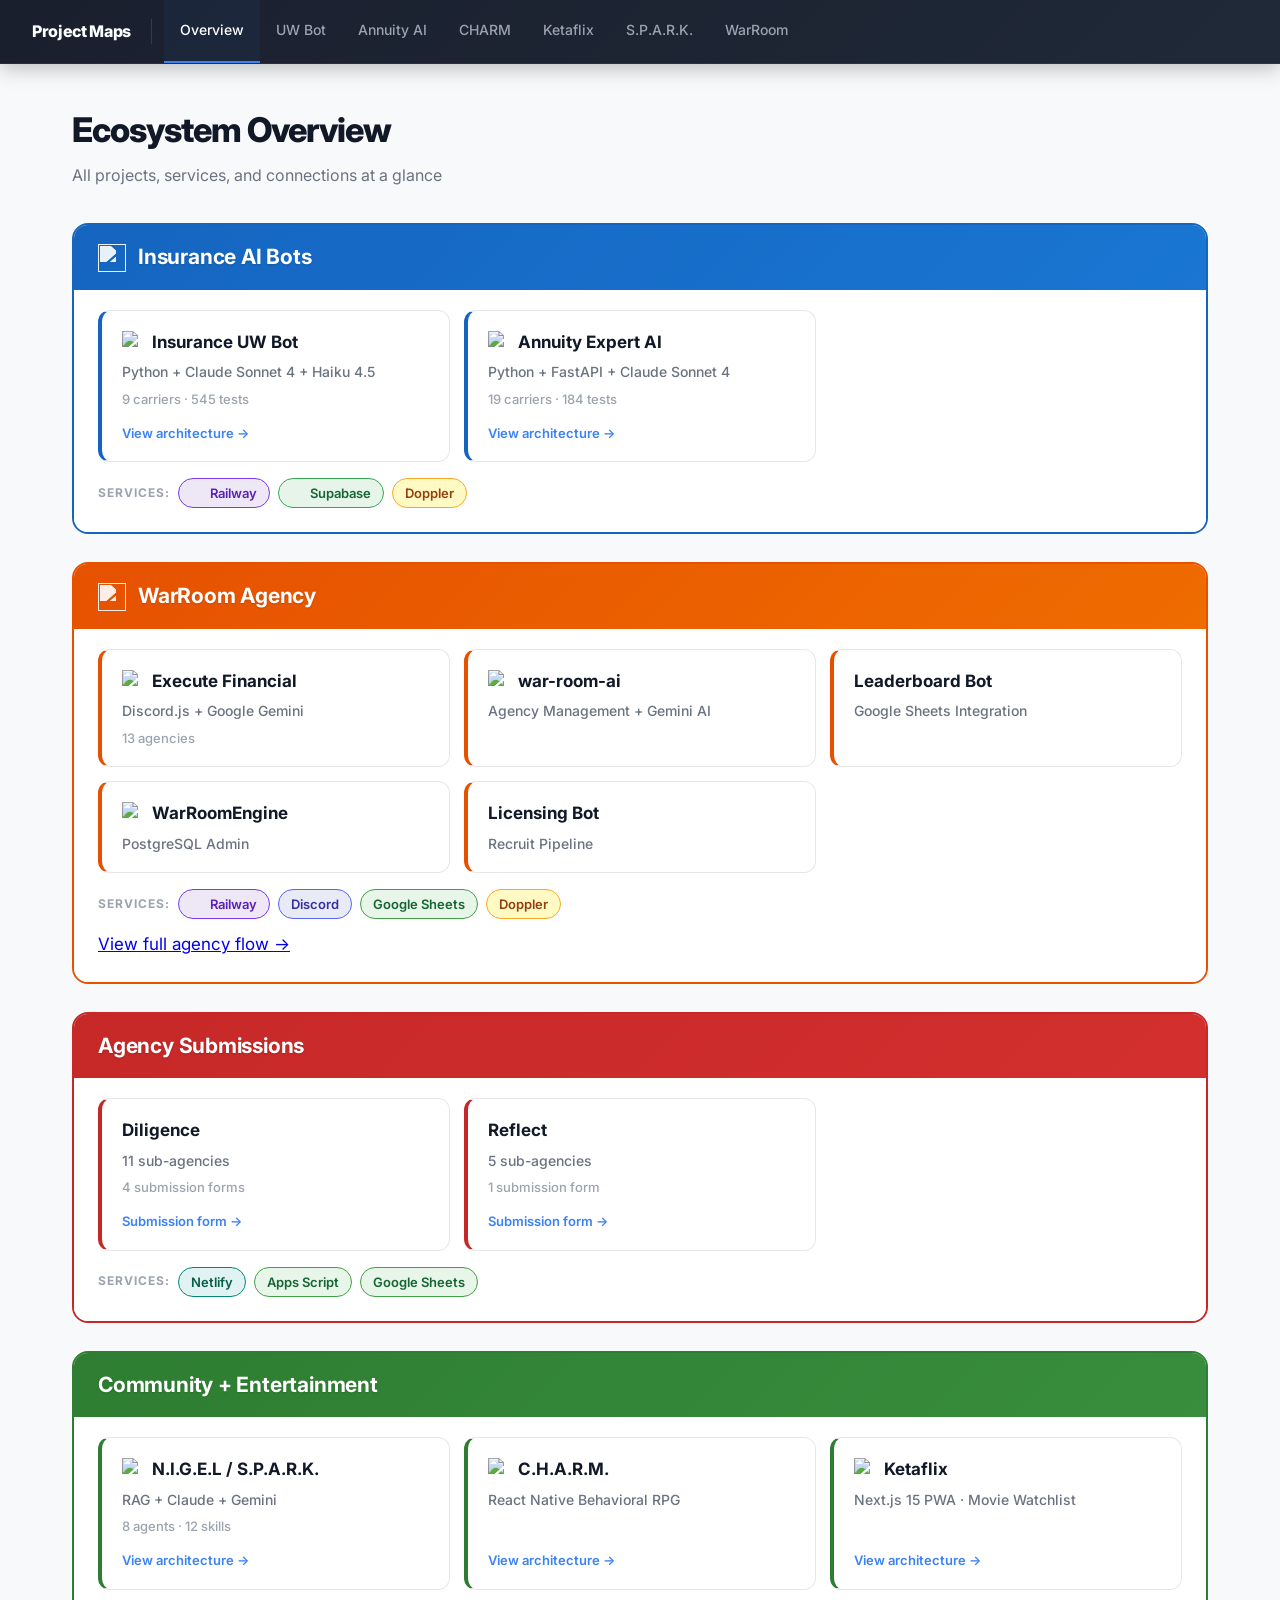
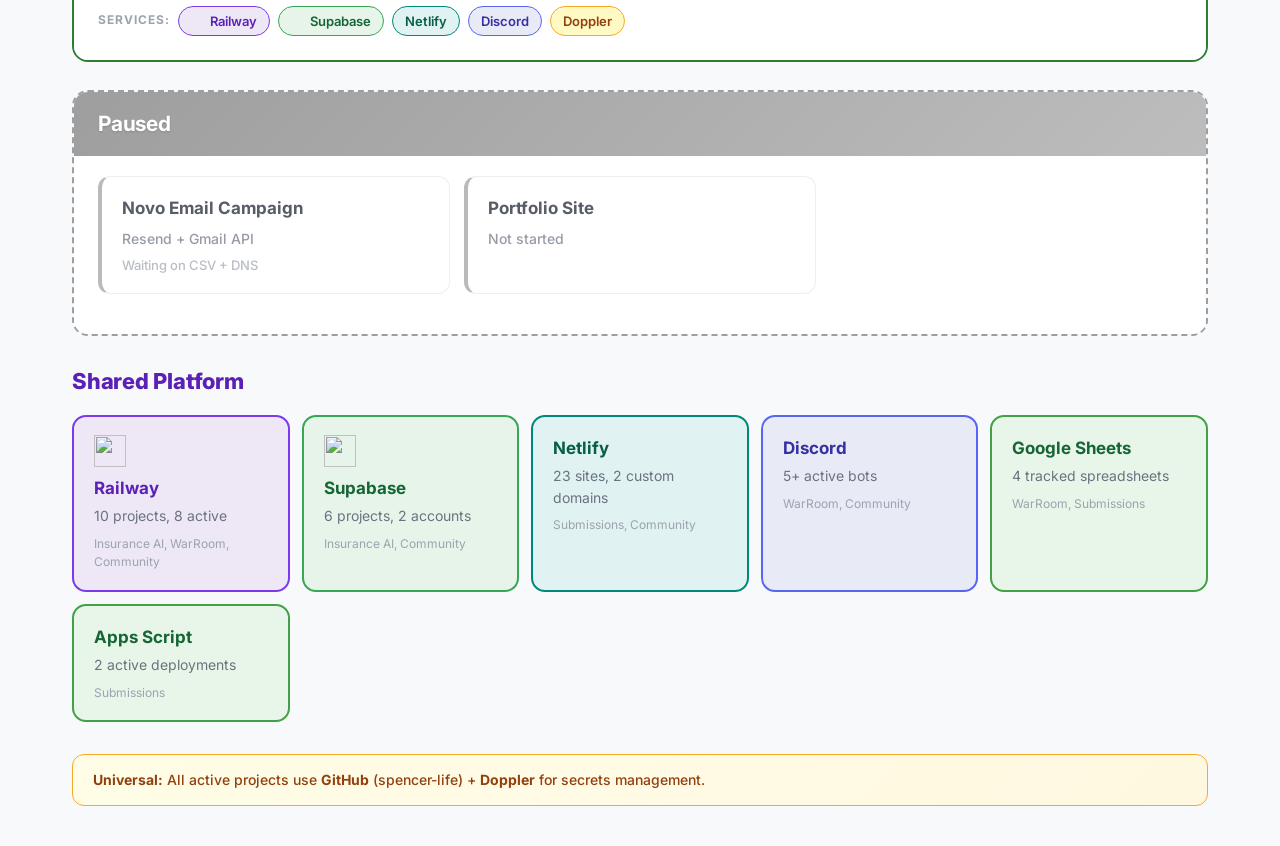
==== commit 2f384111: "fix(site): thicker connector lines, fix GitHub icon overflow Lines bumped from size 2 to 4 with drop" ====
--- a/site/index.html
+++ b/site/index.html
@@ -222,7 +222,7 @@
   </div>
 
   <div class="footnote">
-    <strong>Universal:</strong> All active projects use <strong>GitHub</strong> (<img class="badge-icon" src="https://icons.terrastruct.com/dev%2Fgithub.svg" alt="" style="vertical-align: middle;"> spencer-life) + <strong>Doppler</strong> for secrets management.
+    <strong>Universal:</strong> All active projects use <strong>GitHub</strong> (spencer-life) + <strong>Doppler</strong> for secrets management.
   </div>
 </main>
 <script>document.getElementById('nav-overview').classList.add('active');</script>
@@ -231,9 +231,10 @@
 if (window.innerWidth > 768 && typeof LeaderLine !== 'undefined') {
   const lines = [];
   const opt = (color) => ({
-    color: color, size: 2, path: 'fluid', endPlug: 'arrow1',
+    color: color, size: 4, path: 'fluid', endPlug: 'arrow1',
+    endPlugSize: 1.5,
     startSocket: 'bottom', endSocket: 'top',
-    dash: {animation: true, duration: 2000}
+    dropShadow: {dx: 1, dy: 3, blur: 5}
   });
 
   // Insurance (blue) -> Railway, Supabase
--- a/site/style.css
+++ b/site/style.css
@@ -555,12 +555,6 @@
 
 /* ---- LEADERLINE RESPONSIVE ---- */
 
-@media (min-width: 769px) {
-  .flow-section {
-    display: none;
-  }
-}
-
 @media (max-width: 768px) {
   .leader-line {
     display: none !important;
